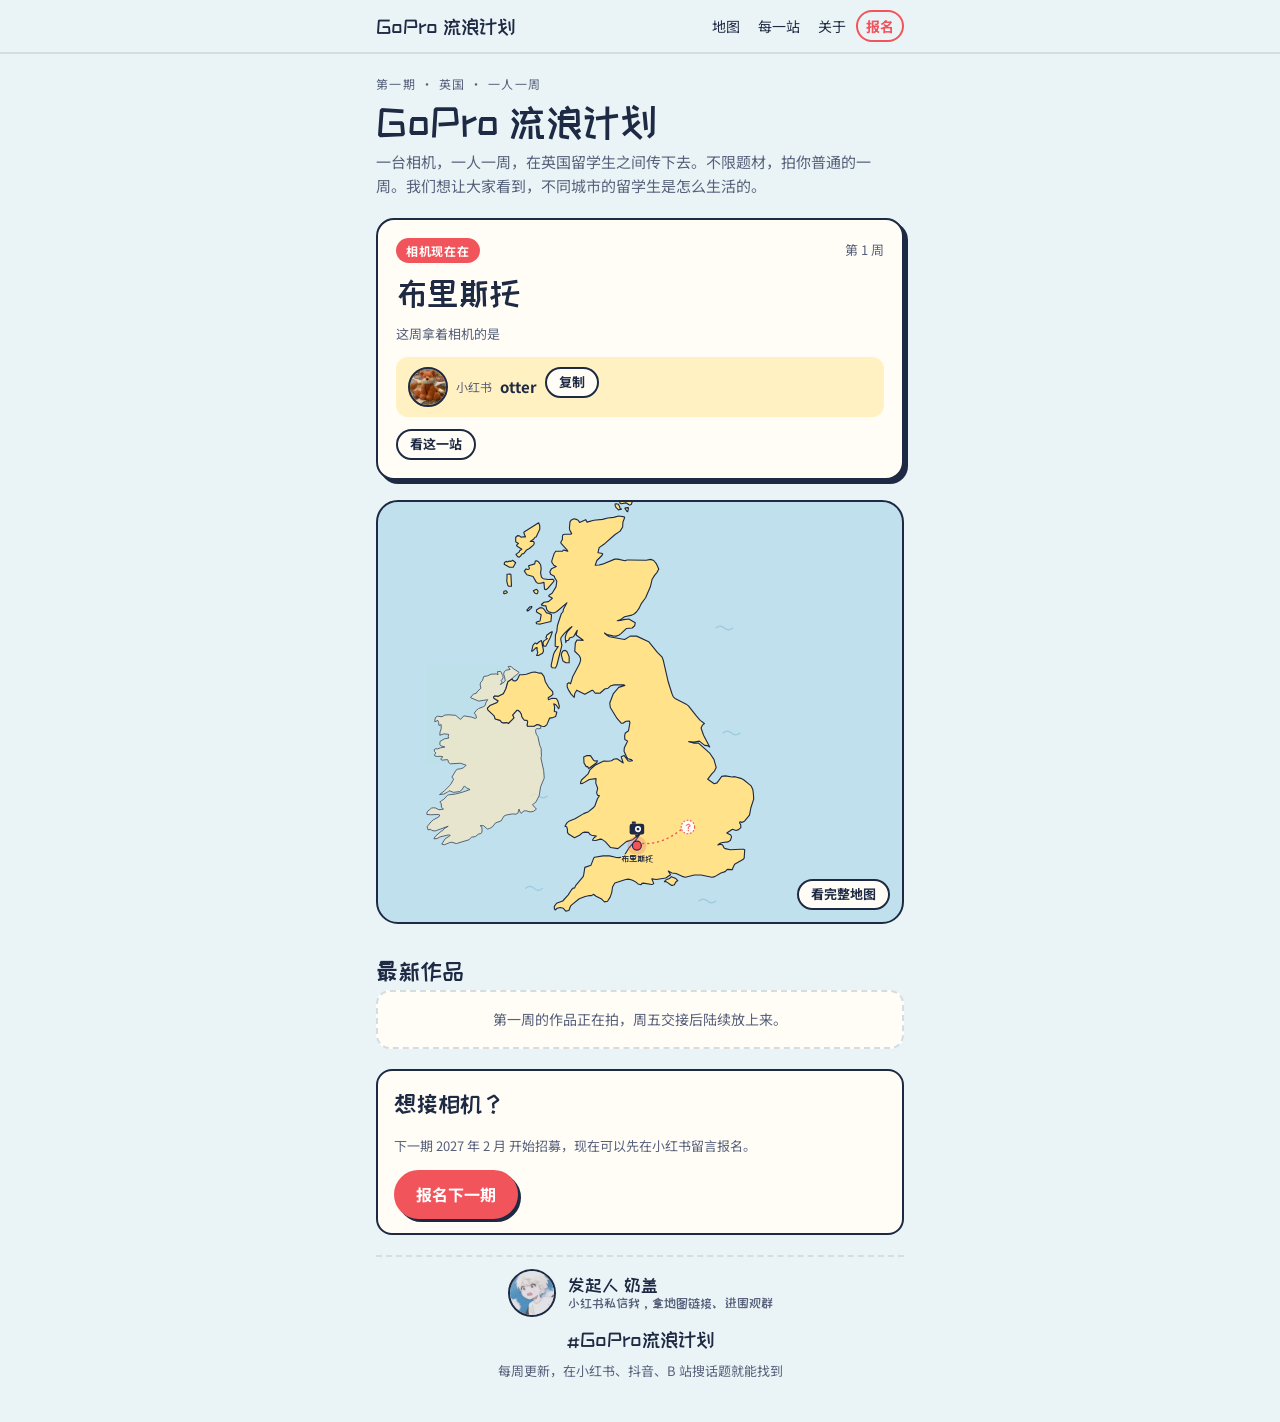
==== site/index.html @ a87573b8 "Add phase 1 site skeleton: home, map, stops, about, join Static pages under site/ share one data fil" ====
<!doctype html>
<html lang="zh-CN">
<head>
<meta charset="utf-8">
<meta name="viewport" content="width=device-width, initial-scale=1, viewport-fit=cover">
<meta name="description" content="GoPro 流浪计划：一台相机，一人一周，在英国留学生之间传递。">
<title>GoPro 流浪计划</title>
<link rel="preconnect" href="https://fonts.googleapis.com">
<link rel="preconnect" href="https://fonts.gstatic.com" crossorigin>
<link rel="stylesheet" href="https://fonts.googleapis.com/css2?family=ZCOOL+KuaiLe&family=Noto+Sans+SC:wght@400;500;700&display=swap">
<link rel="stylesheet" href="assets/style.css">
<script src="assets/data.js"></script>
</head>
<body data-page="home">
<main class="wrap">
  <header class="hero">
    <div class="eyebrow" id="season"></div>
    <h1>GoPro 流浪计划</h1>
    <p class="lede">一台相机，一人一周，在英国留学生之间传下去。不限题材，拍你普通的一周。我们想让大家看到，不同城市的留学生是怎么生活的。</p>
  </header>

  <section class="ticket" id="now" aria-live="polite"></section>

  <a class="mapbox mini" href="map.html" aria-label="打开完整地图">
    <svg id="map" role="img" aria-label="英国地图，标出相机到过的城市"></svg>
    <span class="btn more">看完整地图</span>
  </a>

  <section>
    <h2>最新作品</h2>
    <div id="latest"></div>
  </section>

  <section class="card">
    <h2 style="margin-top:0">想接相机？</h2>
    <p class="muted" id="joinline"></p>
    <a class="btn hot big" href="join.html">报名下一期</a>
  </section>
</main>
<script src="assets/map.js"></script>
<script src="assets/common.js"></script>
<script>
document.getElementById("season").textContent=`${GP.season} · 英国 · 一人一周`;
GP.drawMap(document.getElementById("map"));
const now=document.getElementById("now");
const topRow=document.createElement("div"); topRow.className="ticket-top";
const tag=document.createElement("span"); tag.className="tag";
const wk=document.createElement("span"); wk.className="week";
topRow.append(tag,wk);
const city=document.createElement("div"); city.className="now-city";
const line=document.createElement("div"); line.className="muted";
if(GP.cur<0){
  tag.textContent="即将出发"; tag.classList.add("wait");
  city.textContent=GP.ZH[GP.launch.city]; line.textContent=`${GP.md(GP.launch.date)} 从这里出发`;
  now.append(topRow,city,line);
}else{
  const s=GP.shown[GP.cur];
  tag.textContent="相机现在在"; wk.textContent=`第 ${GP.cur+1} 周`;
  city.textContent=GP.ZH[s.city]; line.textContent="这周拿着相机的是";
  const go=document.createElement("a"); go.className="btn"; go.href=`stop.html?n=${GP.cur+1}`; go.textContent="看这一站";
  now.append(topRow,city,line,GP.xhsRow(s),go);
}
// 最新作品：从最近的站往前找，最多 3 条
const latest=[]; for(let i=GP.cur;i>=0&&latest.length<3;i--){ (GP.shown[i].works||[]).forEach(w=>latest.length<3&&latest.push(w)); }
document.getElementById("latest").append(GP.worksList(latest,"第一周的作品正在拍，周五交接后陆续放上来。"));
document.getElementById("joinline").textContent = GP.join.open ? "报名开放中，填一张表就行。" : `下一期 ${GP.join.opens} 开始招募，现在可以先在小红书留言报名。`;
</script>
</body>
</html>
---- site/assets/style.css ----
/* 全站共用样式：沿用地图的贴纸风格，手机优先，一栏宽度。 */
:root{
  --sea:#BFE0EC; --sea-wave:#9ACBDD; --land:#FFE28A; --land-ireland:#F1E7C6;
  --ink:#1E2A44; --ink-soft:#56607A; --paper:#FFFDF6; --bg:#EAF4F7;
  --pin:#F2545B; --pin-done:#2F7D6D; --route:#1E2A44; --chip:#FFF1C2; --line:#D3DEE3;
  --display:"ZCOOL KuaiLe","Noto Sans SC","PingFang SC","Microsoft YaHei",sans-serif;
  --body:"Noto Sans SC","PingFang SC","Microsoft YaHei",system-ui,sans-serif;
}
@media (prefers-color-scheme: dark){:root:not([data-theme="light"]){
  --sea:#16324A; --sea-wave:#21445F; --land:#C9A94E; --land-ireland:#3A4152;
  --ink:#F4EEDC; --ink-soft:#AEB6C8; --paper:#1D2638; --bg:#111A28;
  --pin:#FF7A7F; --pin-done:#6CC7B2; --route:#F4EEDC; --chip:#3A3420; --line:#2E3A50; color-scheme:dark}}
:root[data-theme="dark"]{
  --sea:#16324A; --sea-wave:#21445F; --land:#C9A94E; --land-ireland:#3A4152;
  --ink:#F4EEDC; --ink-soft:#AEB6C8; --paper:#1D2638; --bg:#111A28;
  --pin:#FF7A7F; --pin-done:#6CC7B2; --route:#F4EEDC; --chip:#3A3420; --line:#2E3A50; color-scheme:dark}
*{box-sizing:border-box}
body{margin:0;background:var(--bg);color:var(--ink);font-family:var(--body);font-size:15px;line-height:1.6}
img{max-width:100%}
a{color:inherit}
.wrap{max-width:560px;margin:0 auto;padding:0 max(16px,env(safe-area-inset-left,0px)) 40px;display:flex;flex-direction:column;gap:20px}
/* 顶部导航 */
.nav{position:sticky;top:0;z-index:5;background:var(--bg);border-bottom:2px solid var(--line)}
.nav-in{max-width:560px;margin:0 auto;padding:10px 16px;display:flex;align-items:center;gap:2px;overflow-x:auto;scrollbar-width:none}
.nav-in::-webkit-scrollbar{display:none}
.brand{font-family:var(--display);font-size:20px;text-decoration:none;margin-right:auto;white-space:nowrap}
.nav a.tab{font-size:14px;text-decoration:none;padding:3px 8px;border-radius:999px;white-space:nowrap}
.nav a.tab[aria-current="page"]{background:var(--ink);color:var(--paper)}
.nav a.tab.join{border:2px solid var(--pin);color:var(--pin);font-weight:700}
.nav a.tab.join[aria-current="page"]{background:var(--pin);color:#fff}
header.hero{display:flex;flex-direction:column;gap:6px;padding-top:20px}
.eyebrow{font-size:12px;letter-spacing:.12em;color:var(--ink-soft)}
h1{font-family:var(--display);font-weight:400;font-size:40px;line-height:1.1;margin:0;text-wrap:balance}
h2{font-family:var(--display);font-weight:400;font-size:24px;margin:8px 0 0}
.lede{margin:0;color:var(--ink-soft);max-width:34em}
.card{background:var(--paper);border:2px solid var(--ink);border-radius:16px;padding:14px 16px}
.ticket{background:var(--paper);border:2.5px solid var(--ink);border-radius:18px;box-shadow:4px 4px 0 var(--ink);padding:18px;display:flex;flex-direction:column;gap:12px}
.ticket-top{display:flex;justify-content:space-between;align-items:center;gap:8px;flex-wrap:wrap}
.tag{font-size:12px;font-weight:700;letter-spacing:.06em;padding:3px 10px;border-radius:999px;background:var(--pin);color:#fff}
.tag.wait{background:var(--ink);color:var(--paper)}
.week{font-size:13px;color:var(--ink-soft);font-variant-numeric:tabular-nums}
.now-city{font-family:var(--display);font-size:34px;line-height:1.1}
.muted{font-size:13px;color:var(--ink-soft)}
.xhs{display:flex;align-items:center;gap:8px;flex-wrap:wrap;background:var(--chip);border-radius:12px;padding:10px 12px}
.xhs img{width:40px;height:40px;border-radius:50%;border:2px solid var(--ink);object-fit:cover}
.xhs-label{font-size:12px;color:var(--ink-soft)}
.xhs-id{font-weight:700;user-select:all;word-break:break-all}
.btn{font:inherit;font-size:13px;font-weight:700;border:2px solid var(--ink);background:var(--paper);color:var(--ink);border-radius:999px;padding:3px 12px;cursor:pointer;text-decoration:none;display:inline-block}
.btn.big{font-size:16px;padding:10px 20px;box-shadow:3px 3px 0 var(--ink)}
.btn.hot{background:var(--pin);border-color:var(--pin);color:#fff;box-shadow:3px 3px 0 var(--ink)}
.btn:focus-visible,.pin:focus-visible,a:focus-visible{outline:3px solid var(--pin);outline-offset:2px}
.ticket .btn,.card>.btn{align-self:flex-start}
.row{display:flex;gap:10px;flex-wrap:wrap;align-items:center}
/* 地图 */
.mapbox{background:var(--sea);border:2.5px solid var(--ink);border-radius:22px;overflow:hidden;position:relative;display:block}
.mapbox svg{display:block;width:100%;height:auto}
.mapbox.mini svg{max-height:420px;margin:0 auto}
.mapbox .more{position:absolute;right:12px;bottom:12px}
.land{fill:var(--land);stroke:var(--ink);stroke-width:4;stroke-linejoin:round}
.ireland{fill:var(--land-ireland);stroke:var(--ink);stroke-width:3;stroke-linejoin:round;opacity:.8}
.wave{fill:none;stroke:var(--sea-wave);stroke-width:4;stroke-linecap:round}
.seg{fill:none;stroke:var(--route);stroke-width:4;stroke-linecap:round;stroke-dasharray:2 12;opacity:.55}
.seg.done{stroke-dasharray:none;opacity:1;stroke-width:5}
.seg.next{stroke:var(--pin);stroke-width:5;stroke-dasharray:4 14;opacity:1;animation:march 1.2s linear infinite}
@keyframes march{to{stroke-dashoffset:-18}}
.nextq circle{fill:var(--paper);stroke:var(--pin);stroke-width:4;stroke-dasharray:6 6}
.nextq text{font-family:var(--display);font-size:34px;fill:var(--pin);text-anchor:middle;dominant-baseline:central}
.pin[role=button]{cursor:pointer}
.pin circle.dot{fill:var(--paper);stroke:var(--ink);stroke-width:4}
.pin.done circle.dot{fill:var(--pin-done)}
.pin.now circle.dot{fill:var(--pin)}
.pin text.lbl{font-family:var(--display);font-size:32px;fill:var(--ink);paint-order:stroke;stroke:var(--land);stroke-width:7px;stroke-linejoin:round}
.pin.sel text.lbl{text-decoration:underline}
.halo{fill:var(--pin);opacity:.25;transform-box:fill-box;transform-origin:center;animation:pulse 1.8s ease-out infinite}
@keyframes pulse{0%{transform:scale(.6);opacity:.45}100%{transform:scale(1.6);opacity:0}}
.cam{animation:bob 2.4s ease-in-out infinite}
@keyframes bob{50%{transform:translateY(-6px)}}
@media (prefers-reduced-motion:reduce){.seg.next,.halo,.cam{animation:none}}
.legend{display:flex;gap:14px;flex-wrap:wrap;font-size:12px;color:var(--ink-soft)}
.legend span{display:inline-flex;align-items:center;gap:6px}
.legend i{width:12px;height:12px;border-radius:50%;border:2px solid var(--ink);display:inline-block}
/* 站点列表 */
ol.stops{list-style:none;margin:0;padding:0;display:flex;flex-direction:column;gap:10px}
.stop{display:grid;grid-template-columns:52px 1fr auto;gap:12px;align-items:center;background:var(--paper);border:2px solid var(--line);border-radius:14px;padding:10px 12px;text-decoration:none}
.stop.now{border-color:var(--pin);box-shadow:3px 3px 0 var(--pin)}
.wk{font-family:var(--display);font-size:22px;text-align:center;line-height:1}
.wk small{display:block;font-family:var(--body);font-size:11px;color:var(--ink-soft);margin-top:4px}
.who{min-width:0}
.who .n{font-weight:700}
.who .m{font-size:12px;color:var(--ink-soft)}
.st{font-size:11px;font-weight:700;padding:2px 8px;border-radius:999px;white-space:nowrap;border:1.5px solid var(--ink)}
.st.done{background:var(--pin-done);color:#fff;border-color:var(--pin-done)}
.st.now{background:var(--pin);color:#fff;border-color:var(--pin)}
/* 作品 */
.works{list-style:none;margin:0;padding:0;display:flex;flex-direction:column;gap:8px}
.works a{display:flex;gap:10px;align-items:center;background:var(--paper);border:2px solid var(--ink);border-radius:12px;padding:10px 12px;text-decoration:none}
.plat{font-size:11px;font-weight:700;padding:2px 8px;border-radius:999px;background:var(--ink);color:var(--paper);white-space:nowrap}
.empty{background:var(--paper);border:2px dashed var(--line);border-radius:14px;padding:16px;color:var(--ink-soft);font-size:14px;text-align:center}
.steps{margin:0;padding-left:1.4em;display:flex;flex-direction:column;gap:6px}
footer{font-size:13px;color:var(--ink-soft);display:flex;flex-direction:column;gap:6px;text-align:center;padding-top:12px;border-top:2px dashed var(--line)}
footer .ht{font-family:var(--display);font-size:20px;color:var(--ink)}
.host{display:flex;align-items:center;gap:12px;justify-content:center;flex-wrap:wrap}
.host img{width:48px;height:48px;border-radius:50%;border:2.5px solid var(--ink);object-fit:cover}
.host .hn{font-family:var(--display);font-size:18px;color:var(--ink);line-height:1.2;text-align:left}
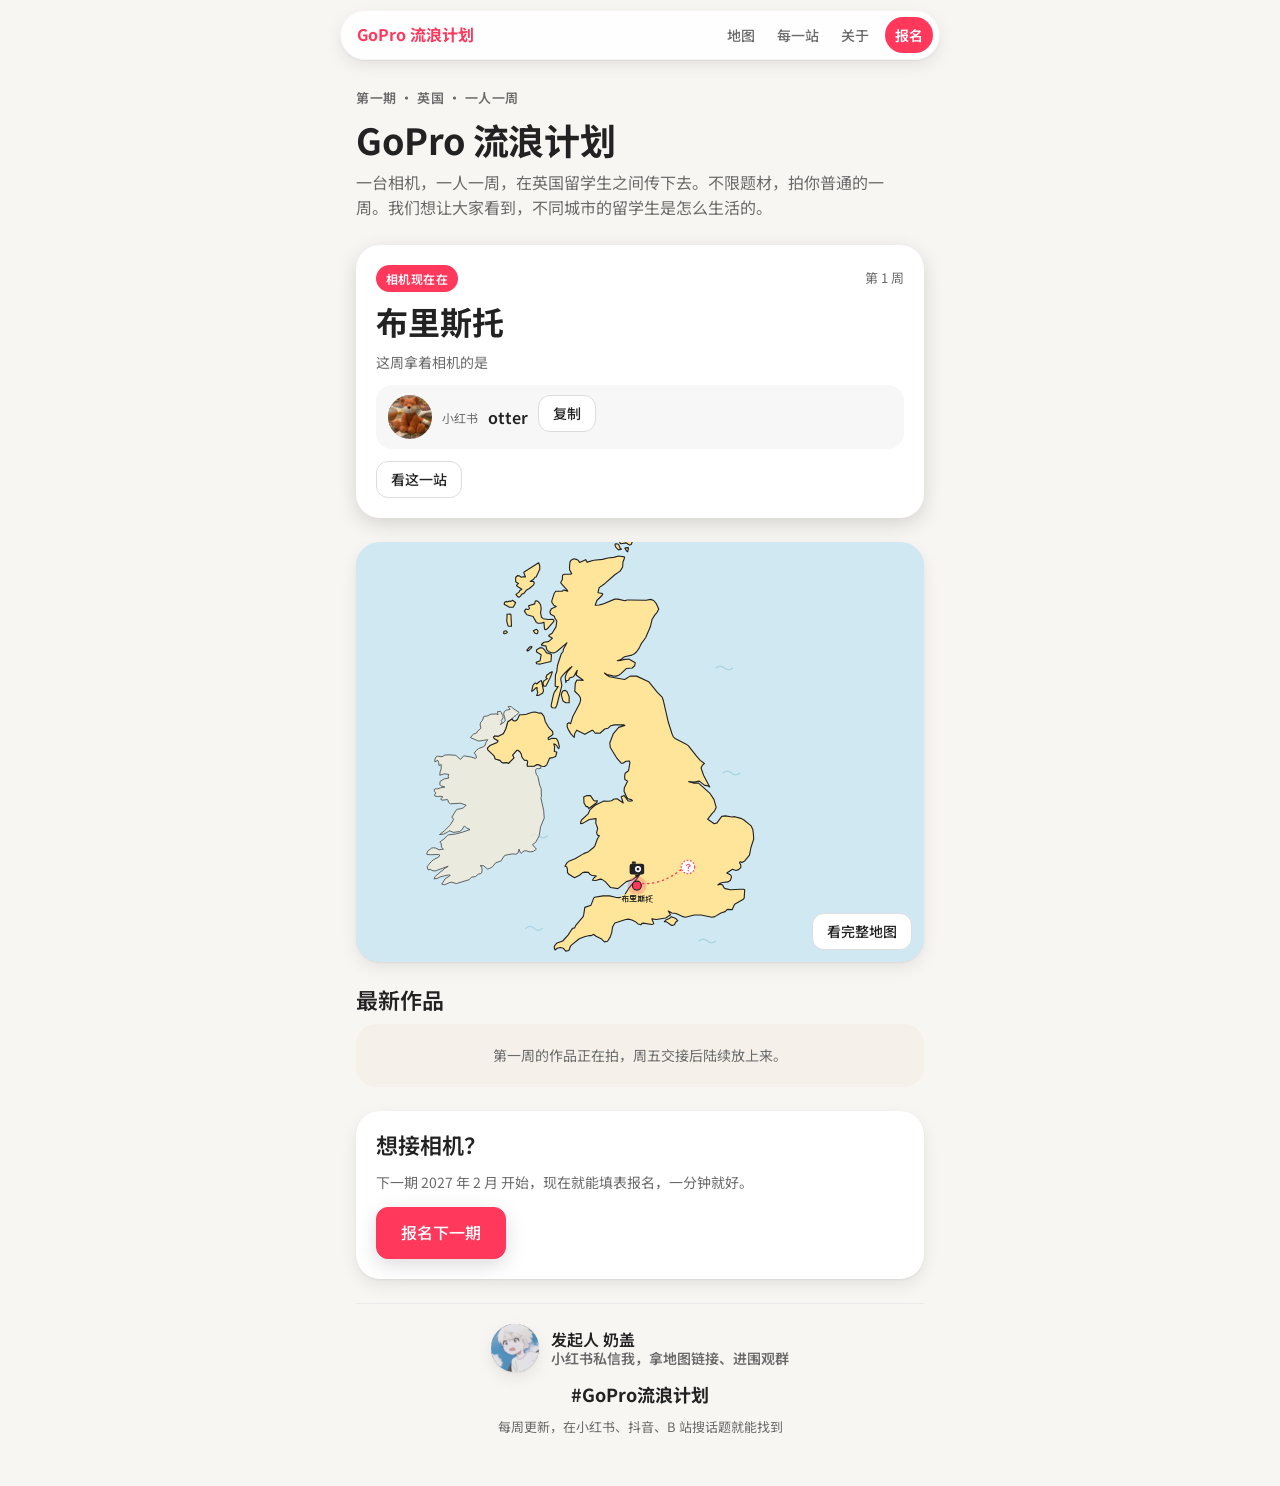
==== commit bda1c581: "Add web sign-up form and admin page backed by Supabase join.html posts to a Supabase signups table. " ====
--- a/site/index.html
+++ b/site/index.html
@@ -63,7 +63,7 @@
 // 最新作品：从最近的站往前找，最多 3 条
 const latest=[]; for(let i=GP.cur;i>=0&&latest.length<3;i--){ (GP.shown[i].works||[]).forEach(w=>latest.length<3&&latest.push(w)); }
 document.getElementById("latest").append(GP.worksList(latest,"第一周的作品正在拍，周五交接后陆续放上来。"));
-document.getElementById("joinline").textContent = GP.join.open ? "报名开放中，填一张表就行。" : `下一期 ${GP.join.opens} 开始招募，现在可以先在小红书留言报名。`;
+document.getElementById("joinline").textContent = GP.join.open ? `下一期 ${GP.join.opens} 开始，现在就能填表报名，一分钟就好。` : `下一期 ${GP.join.opens} 开始招募，现在可以先在小红书留言报名。`;
 </script>
 </body>
 </html>
--- a/site/assets/style.css
+++ b/site/assets/style.css
@@ -1,58 +1,71 @@
-/* 全站共用样式：沿用地图的贴纸风格，手机优先，一栏宽度。 */
+/* 全站共用样式。界面参考 awesome-claude-design 里的 Airbnb 风格：
+   暖白底、白卡片、大圆角、柔和阴影、珊瑚红只用在行动按钮和“现在”。地图保留贴纸插画。 */
 :root{
-  --sea:#BFE0EC; --sea-wave:#9ACBDD; --land:#FFE28A; --land-ireland:#F1E7C6;
-  --ink:#1E2A44; --ink-soft:#56607A; --paper:#FFFDF6; --bg:#EAF4F7;
-  --pin:#F2545B; --pin-done:#2F7D6D; --route:#1E2A44; --chip:#FFF1C2; --line:#D3DEE3;
+  --sea:#CFE8F1; --sea-wave:#A9D3E2; --land:#FFE59A; --land-ireland:#F1EBDA;
+  --ink:#222222; --ink-soft:#6A6A6A; --paper:#FFFFFF; --bg:#F7F6F2; --warm:#F5F1EA;
+  --pin:#FF385C; --pin-deep:#E00B41; --pin-done:#2F7D6D; --route:#222222; --chip:#F7F7F7; --line:#EBEBEB; --line-strong:#DDDDDD;
+  --shadow-1:0 1px 2px rgba(0,0,0,.06),0 6px 16px rgba(0,0,0,.08);
+  --shadow-2:0 6px 20px rgba(0,0,0,.14);
+  --glass:rgba(255,255,255,.88);
   --display:"ZCOOL KuaiLe","Noto Sans SC","PingFang SC","Microsoft YaHei",sans-serif;
-  --body:"Noto Sans SC","PingFang SC","Microsoft YaHei",system-ui,sans-serif;
+  --body:"Noto Sans SC","PingFang SC","Microsoft YaHei",-apple-system,system-ui,sans-serif;
 }
 @media (prefers-color-scheme: dark){:root:not([data-theme="light"]){
   --sea:#16324A; --sea-wave:#21445F; --land:#C9A94E; --land-ireland:#3A4152;
-  --ink:#F4EEDC; --ink-soft:#AEB6C8; --paper:#1D2638; --bg:#111A28;
-  --pin:#FF7A7F; --pin-done:#6CC7B2; --route:#F4EEDC; --chip:#3A3420; --line:#2E3A50; color-scheme:dark}}
+  --ink:#F2F2F2; --ink-soft:#A8A8A8; --paper:#1F1F1F; --bg:#141414; --warm:#1A1A1A;
+  --pin:#FF5A75; --pin-deep:#FF385C; --pin-done:#5CC3AB; --route:#F2F2F2; --chip:#2A2A2A; --line:#2E2E2E; --line-strong:#3A3A3A;
+  --shadow-1:0 1px 2px rgba(0,0,0,.4),0 6px 16px rgba(0,0,0,.35); --shadow-2:0 6px 20px rgba(0,0,0,.5);
+  --glass:rgba(20,20,20,.82); color-scheme:dark}}
 :root[data-theme="dark"]{
   --sea:#16324A; --sea-wave:#21445F; --land:#C9A94E; --land-ireland:#3A4152;
-  --ink:#F4EEDC; --ink-soft:#AEB6C8; --paper:#1D2638; --bg:#111A28;
-  --pin:#FF7A7F; --pin-done:#6CC7B2; --route:#F4EEDC; --chip:#3A3420; --line:#2E3A50; color-scheme:dark}
+  --ink:#F2F2F2; --ink-soft:#A8A8A8; --paper:#1F1F1F; --bg:#141414; --warm:#1A1A1A;
+  --pin:#FF5A75; --pin-deep:#FF385C; --pin-done:#5CC3AB; --route:#F2F2F2; --chip:#2A2A2A; --line:#2E2E2E; --line-strong:#3A3A3A;
+  --shadow-1:0 1px 2px rgba(0,0,0,.4),0 6px 16px rgba(0,0,0,.35); --shadow-2:0 6px 20px rgba(0,0,0,.5);
+  --glass:rgba(20,20,20,.82); color-scheme:dark}
 *{box-sizing:border-box}
-body{margin:0;background:var(--bg);color:var(--ink);font-family:var(--body);font-size:15px;line-height:1.6}
+body{margin:0;background:var(--bg);color:var(--ink);font-family:var(--body);font-size:16px;line-height:1.6}
 img{max-width:100%}
+[hidden]{display:none!important}
 a{color:inherit}
-.wrap{max-width:560px;margin:0 auto;padding:0 max(16px,env(safe-area-inset-left,0px)) 40px;display:flex;flex-direction:column;gap:20px}
-/* 顶部导航 */
-.nav{position:sticky;top:0;z-index:5;background:var(--bg);border-bottom:2px solid var(--line)}
-.nav-in{max-width:560px;margin:0 auto;padding:10px 16px;display:flex;align-items:center;gap:2px;overflow-x:auto;scrollbar-width:none}
+.wrap{max-width:600px;margin:0 auto;padding:0 max(16px,env(safe-area-inset-left,0px)) 48px;display:flex;flex-direction:column;gap:24px}
+/* 顶部导航：悬浮的毛玻璃条 */
+.nav{position:sticky;top:0;z-index:5;padding:10px 12px 0}
+.nav-in{max-width:600px;margin:0 auto;padding:6px 6px 6px 16px;display:flex;align-items:center;gap:2px;overflow-x:auto;scrollbar-width:none;background:var(--glass);-webkit-backdrop-filter:blur(16px) saturate(1.6);backdrop-filter:blur(16px) saturate(1.6);border-radius:999px;box-shadow:var(--shadow-1);border:1px solid rgba(0,0,0,.04)}
 .nav-in::-webkit-scrollbar{display:none}
-.brand{font-family:var(--display);font-size:20px;text-decoration:none;margin-right:auto;white-space:nowrap}
-.nav a.tab{font-size:14px;text-decoration:none;padding:3px 8px;border-radius:999px;white-space:nowrap}
-.nav a.tab[aria-current="page"]{background:var(--ink);color:var(--paper)}
-.nav a.tab.join{border:2px solid var(--pin);color:var(--pin);font-weight:700}
-.nav a.tab.join[aria-current="page"]{background:var(--pin);color:#fff}
-header.hero{display:flex;flex-direction:column;gap:6px;padding-top:20px}
-.eyebrow{font-size:12px;letter-spacing:.12em;color:var(--ink-soft)}
-h1{font-family:var(--display);font-weight:400;font-size:40px;line-height:1.1;margin:0;text-wrap:balance}
-h2{font-family:var(--display);font-weight:400;font-size:24px;margin:8px 0 0}
-.lede{margin:0;color:var(--ink-soft);max-width:34em}
-.card{background:var(--paper);border:2px solid var(--ink);border-radius:16px;padding:14px 16px}
-.ticket{background:var(--paper);border:2.5px solid var(--ink);border-radius:18px;box-shadow:4px 4px 0 var(--ink);padding:18px;display:flex;flex-direction:column;gap:12px}
+.brand{font-weight:700;font-size:16px;text-decoration:none;margin-right:auto;white-space:nowrap;color:var(--pin)}
+.nav a.tab{font-size:14px;font-weight:500;text-decoration:none;padding:7px 10px;border-radius:999px;white-space:nowrap;color:var(--ink-soft)}
+.nav a.tab:hover{background:var(--chip);color:var(--ink)}
+.nav a.tab[aria-current="page"]{color:var(--ink);background:var(--chip)}
+.nav a.tab.join{background:var(--pin);color:#fff;font-weight:600;margin-left:4px}
+.nav a.tab.join:hover{background:var(--pin-deep)}
+header.hero{display:flex;flex-direction:column;gap:10px;padding-top:28px}
+.eyebrow{font-size:13px;font-weight:600;letter-spacing:.04em;color:var(--ink-soft)}
+h1{font-weight:700;font-size:36px;line-height:1.12;margin:0;letter-spacing:-.01em;text-wrap:balance}
+h2{font-weight:600;font-size:22px;line-height:1.2;margin:0 0 12px}
+.lede{margin:0;color:var(--ink-soft);font-size:16px;max-width:34em}
+.card{background:var(--paper);border-radius:24px;padding:20px;box-shadow:var(--shadow-1)}
+.ticket{background:var(--paper);border-radius:24px;box-shadow:var(--shadow-2);padding:20px;display:flex;flex-direction:column;gap:12px}
 .ticket-top{display:flex;justify-content:space-between;align-items:center;gap:8px;flex-wrap:wrap}
-.tag{font-size:12px;font-weight:700;letter-spacing:.06em;padding:3px 10px;border-radius:999px;background:var(--pin);color:#fff}
+.tag{font-size:12px;font-weight:600;letter-spacing:.04em;padding:4px 10px;border-radius:999px;background:var(--pin);color:#fff}
 .tag.wait{background:var(--ink);color:var(--paper)}
 .week{font-size:13px;color:var(--ink-soft);font-variant-numeric:tabular-nums}
-.now-city{font-family:var(--display);font-size:34px;line-height:1.1}
-.muted{font-size:13px;color:var(--ink-soft)}
-.xhs{display:flex;align-items:center;gap:8px;flex-wrap:wrap;background:var(--chip);border-radius:12px;padding:10px 12px}
-.xhs img{width:40px;height:40px;border-radius:50%;border:2px solid var(--ink);object-fit:cover}
+.now-city{font-weight:700;font-size:32px;line-height:1.1}
+.muted{font-size:14px;color:var(--ink-soft)}
+.xhs{display:flex;align-items:center;gap:10px;flex-wrap:wrap;background:var(--chip);border-radius:16px;padding:10px 12px}
+.xhs img{width:44px;height:44px;border-radius:50%;object-fit:cover}
 .xhs-label{font-size:12px;color:var(--ink-soft)}
-.xhs-id{font-weight:700;user-select:all;word-break:break-all}
-.btn{font:inherit;font-size:13px;font-weight:700;border:2px solid var(--ink);background:var(--paper);color:var(--ink);border-radius:999px;padding:3px 12px;cursor:pointer;text-decoration:none;display:inline-block}
-.btn.big{font-size:16px;padding:10px 20px;box-shadow:3px 3px 0 var(--ink)}
-.btn.hot{background:var(--pin);border-color:var(--pin);color:#fff;box-shadow:3px 3px 0 var(--ink)}
-.btn:focus-visible,.pin:focus-visible,a:focus-visible{outline:3px solid var(--pin);outline-offset:2px}
+.xhs-id{font-weight:600;user-select:all;word-break:break-all}
+.btn{font:inherit;font-size:14px;font-weight:500;border:1px solid var(--line-strong);background:var(--paper);color:var(--ink);border-radius:12px;padding:6px 14px;cursor:pointer;text-decoration:none;display:inline-flex;align-items:center;justify-content:center;min-height:36px;transition:background .2s,border-color .2s,transform .1s}
+.btn:hover{background:var(--chip);border-color:var(--ink)}
+.btn:active{transform:scale(.98)}
+.btn.big{font-size:16px;min-height:48px;padding:12px 24px}
+.btn.hot{background:var(--pin);border-color:var(--pin);color:#fff;box-shadow:var(--shadow-2)}
+.btn.hot:hover{background:var(--pin-deep);border-color:var(--pin-deep)}
+.btn:focus-visible,.pin:focus-visible,a:focus-visible{outline:none;box-shadow:0 0 0 2px var(--paper),0 0 0 4px var(--ink)}
 .ticket .btn,.card>.btn{align-self:flex-start}
 .row{display:flex;gap:10px;flex-wrap:wrap;align-items:center}
 /* 地图 */
-.mapbox{background:var(--sea);border:2.5px solid var(--ink);border-radius:22px;overflow:hidden;position:relative;display:block}
+.mapbox{background:var(--sea);border-radius:24px;box-shadow:var(--shadow-1);overflow:hidden;position:relative;display:block}
 .mapbox svg{display:block;width:100%;height:auto}
 .mapbox.mini svg{max-height:420px;margin:0 auto}
 .mapbox .more{position:absolute;right:12px;bottom:12px}
@@ -78,27 +91,53 @@
 @media (prefers-reduced-motion:reduce){.seg.next,.halo,.cam{animation:none}}
 .legend{display:flex;gap:14px;flex-wrap:wrap;font-size:12px;color:var(--ink-soft)}
 .legend span{display:inline-flex;align-items:center;gap:6px}
-.legend i{width:12px;height:12px;border-radius:50%;border:2px solid var(--ink);display:inline-block}
+.legend i{width:12px;height:12px;border-radius:50%;border:2px solid var(--paper);box-shadow:0 0 0 1px var(--ink-soft);display:inline-block}
 /* 站点列表 */
-ol.stops{list-style:none;margin:0;padding:0;display:flex;flex-direction:column;gap:10px}
-.stop{display:grid;grid-template-columns:52px 1fr auto;gap:12px;align-items:center;background:var(--paper);border:2px solid var(--line);border-radius:14px;padding:10px 12px;text-decoration:none}
-.stop.now{border-color:var(--pin);box-shadow:3px 3px 0 var(--pin)}
-.wk{font-family:var(--display);font-size:22px;text-align:center;line-height:1}
-.wk small{display:block;font-family:var(--body);font-size:11px;color:var(--ink-soft);margin-top:4px}
+ol.stops{list-style:none;margin:0;padding:0;display:flex;flex-direction:column;gap:12px}
+.stop{display:grid;grid-template-columns:56px 1fr auto;gap:14px;align-items:center;background:var(--paper);border-radius:20px;padding:12px 14px;text-decoration:none;box-shadow:var(--shadow-1);transition:box-shadow .2s}
+.stop:hover{box-shadow:var(--shadow-2)}
+.stop.now{box-shadow:0 0 0 2px var(--pin),var(--shadow-1)}
+.wk{font-weight:700;font-size:22px;text-align:center;line-height:1;background:var(--warm);border-radius:14px;padding:8px 0}
+.wk small{display:block;font-weight:400;font-size:11px;color:var(--ink-soft);margin-top:4px}
 .who{min-width:0}
-.who .n{font-weight:700}
-.who .m{font-size:12px;color:var(--ink-soft)}
-.st{font-size:11px;font-weight:700;padding:2px 8px;border-radius:999px;white-space:nowrap;border:1.5px solid var(--ink)}
-.st.done{background:var(--pin-done);color:#fff;border-color:var(--pin-done)}
-.st.now{background:var(--pin);color:#fff;border-color:var(--pin)}
+.who .n{font-weight:600;font-size:17px}
+.who .m{font-size:13px;color:var(--ink-soft)}
+.st{font-size:12px;font-weight:600;padding:3px 10px;border-radius:999px;white-space:nowrap;background:var(--chip);color:var(--ink)}
+.st.now{background:var(--pin);color:#fff}
 /* 作品 */
-.works{list-style:none;margin:0;padding:0;display:flex;flex-direction:column;gap:8px}
-.works a{display:flex;gap:10px;align-items:center;background:var(--paper);border:2px solid var(--ink);border-radius:12px;padding:10px 12px;text-decoration:none}
-.plat{font-size:11px;font-weight:700;padding:2px 8px;border-radius:999px;background:var(--ink);color:var(--paper);white-space:nowrap}
-.empty{background:var(--paper);border:2px dashed var(--line);border-radius:14px;padding:16px;color:var(--ink-soft);font-size:14px;text-align:center}
-.steps{margin:0;padding-left:1.4em;display:flex;flex-direction:column;gap:6px}
-footer{font-size:13px;color:var(--ink-soft);display:flex;flex-direction:column;gap:6px;text-align:center;padding-top:12px;border-top:2px dashed var(--line)}
-footer .ht{font-family:var(--display);font-size:20px;color:var(--ink)}
+.works{list-style:none;margin:0;padding:0;display:flex;flex-direction:column;gap:10px}
+.works a{display:flex;gap:12px;align-items:center;background:var(--paper);border-radius:16px;padding:12px 14px;text-decoration:none;box-shadow:var(--shadow-1)}
+.plat{font-size:12px;font-weight:600;padding:3px 10px;border-radius:999px;background:var(--chip);white-space:nowrap}
+.empty{background:var(--warm);border-radius:20px;padding:20px;color:var(--ink-soft);font-size:14px;text-align:center}
+.steps{margin:0;padding-left:1.4em;display:flex;flex-direction:column;gap:8px}
+footer{font-size:13px;color:var(--ink-soft);display:flex;flex-direction:column;gap:8px;text-align:center;padding-top:20px;border-top:1px solid var(--line)}
+footer .ht{font-weight:700;font-size:18px;color:var(--ink)}
 .host{display:flex;align-items:center;gap:12px;justify-content:center;flex-wrap:wrap}
-.host img{width:48px;height:48px;border-radius:50%;border:2.5px solid var(--ink);object-fit:cover}
-.host .hn{font-family:var(--display);font-size:18px;color:var(--ink);line-height:1.2;text-align:left}
+.host img{width:48px;height:48px;border-radius:50%;object-fit:cover;box-shadow:var(--shadow-1)}
+.host .hn{font-weight:600;font-size:16px;color:var(--ink);line-height:1.3;text-align:left}
+/* 表单 */
+.form{display:flex;flex-direction:column;gap:18px}
+.field{display:flex;flex-direction:column;gap:6px;border:0;margin:0;padding:0;min-width:0}
+.field>span,.field legend{font-size:14px;font-weight:600;padding:0}
+.field em{font-style:normal;font-weight:400;color:var(--ink-soft);font-size:12px}
+input,select,textarea{font:inherit;font-size:16px;color:var(--ink);background:var(--paper);border:1px solid var(--line-strong);border-radius:12px;padding:12px 14px;width:100%;min-width:0}
+textarea{resize:vertical}
+input:focus,select:focus,textarea:focus{outline:none;border-color:var(--ink);box-shadow:0 0 0 1px var(--ink)}
+.split{display:grid;grid-template-columns:96px 1fr;gap:8px}
+.chips{display:flex;gap:8px;flex-wrap:wrap}
+.chips label{display:inline-flex;align-items:center;gap:6px;border:1px solid var(--line-strong);border-radius:999px;padding:8px 14px;font-size:14px;cursor:pointer}
+.chips label:has(input:checked){border-color:var(--ink);background:var(--chip);font-weight:600}
+.chips input{width:auto;margin:0;accent-color:var(--pin)}
+.agree{display:flex;gap:10px;align-items:flex-start;font-size:14px;color:var(--ink-soft)}
+.agree input{width:18px;height:18px;margin:2px 0 0;flex:none;accent-color:var(--pin)}
+.hp{position:absolute;left:-9999px;width:1px;height:1px;overflow:hidden}
+.err{color:var(--pin-deep);font-size:14px;margin:0;min-height:1em}
+.err:empty{display:none}
+.btn:disabled{opacity:.6;cursor:default}
+/* 后台 */
+.admin-item{display:flex;flex-direction:column;gap:6px}
+.admin-item .top{display:flex;justify-content:space-between;gap:8px;align-items:baseline;flex-wrap:wrap}
+.admin-item b{font-size:17px}
+.admin-item select{width:auto;padding:6px 10px;font-size:14px}
+.kv{font-size:14px;color:var(--ink-soft);word-break:break-word}
+.kv b{font-size:14px;color:var(--ink);font-weight:600}
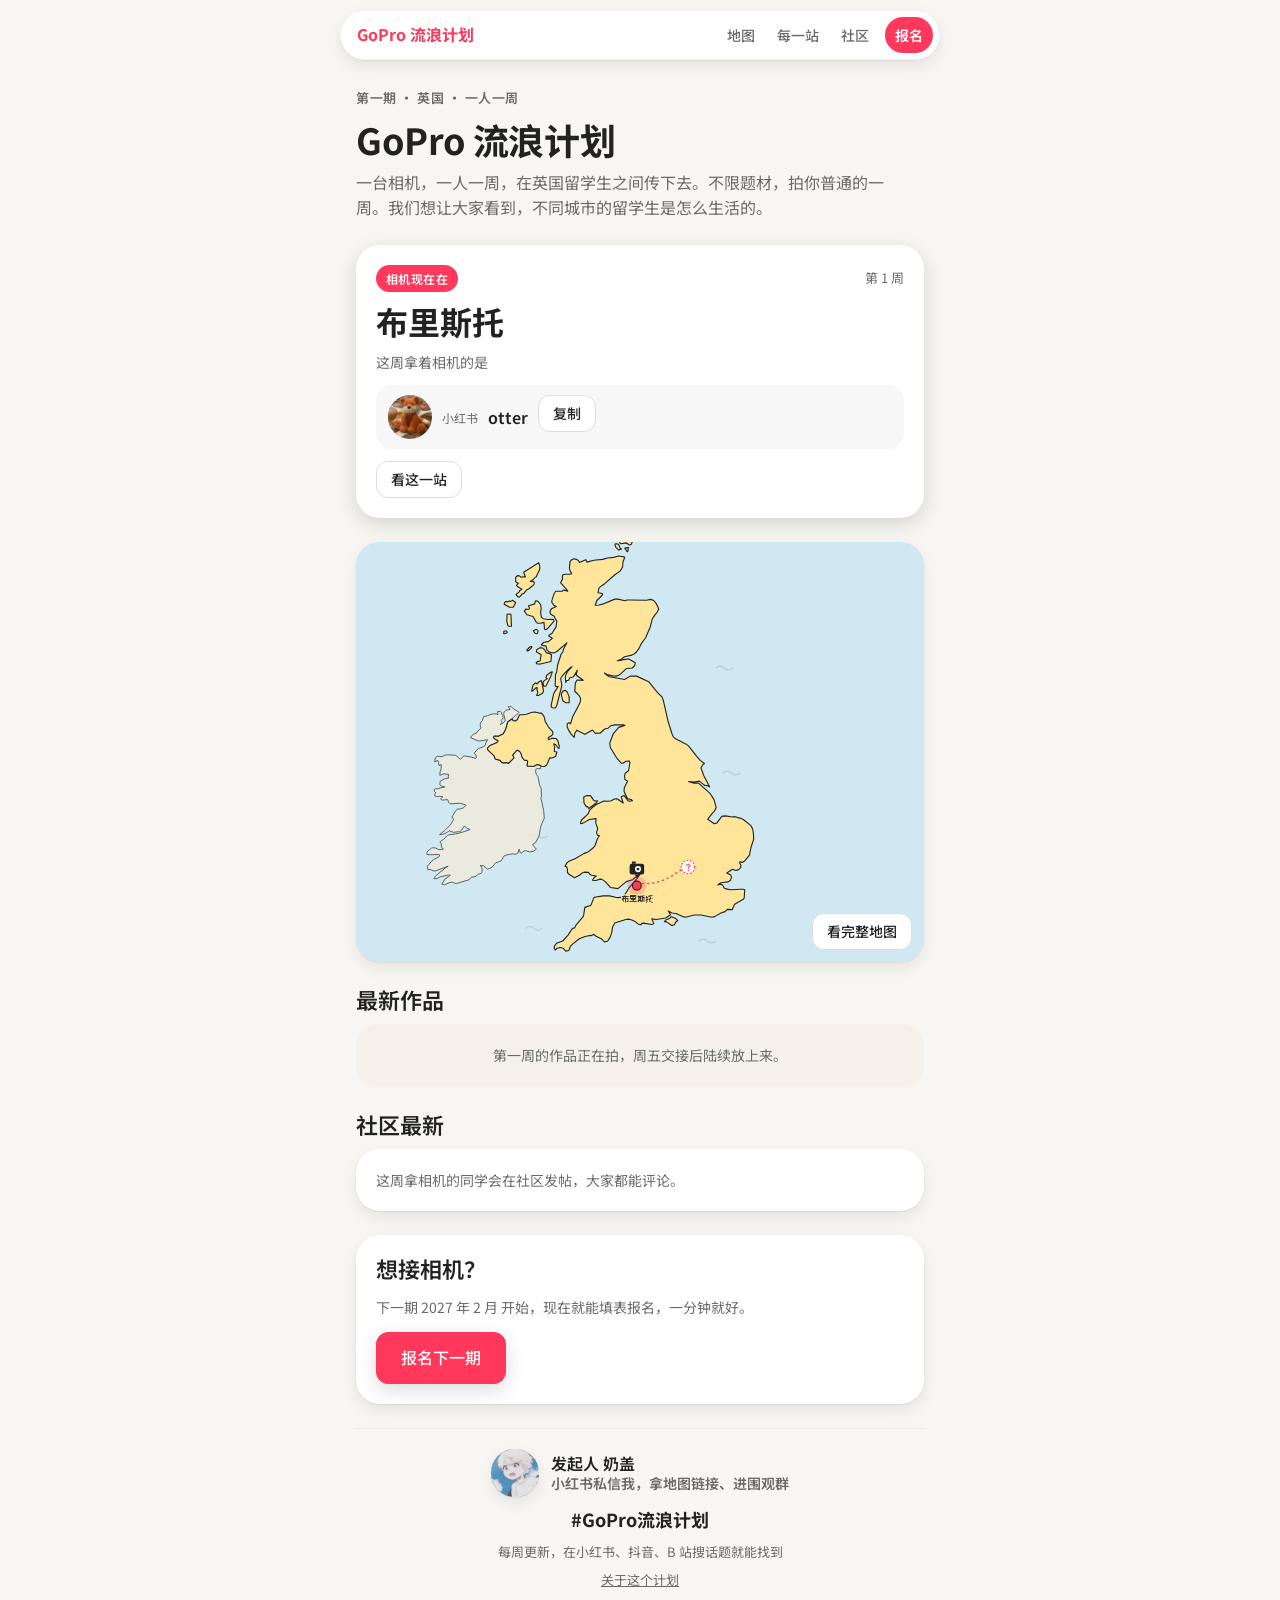
==== commit edb4ffb1: "Add community: holder-only posts with photos, open comments, admin moderation Only the newest active" ====
--- a/site/index.html
+++ b/site/index.html
@@ -31,6 +31,13 @@
     <div id="latest"></div>
   </section>
 
+  <section>
+    <h2>社区最新</h2>
+    <a class="card" id="lastpost" href="community.html" style="display:block;text-decoration:none;color:inherit">
+      <p class="muted" style="margin:0">这周拿相机的同学会在社区发帖，大家都能评论。</p>
+    </a>
+  </section>
+
   <section class="card">
     <h2 style="margin-top:0">想接相机？</h2>
     <p class="muted" id="joinline"></p>
@@ -39,6 +46,7 @@
 </main>
 <script src="assets/map.js"></script>
 <script src="assets/common.js"></script>
+<script src="assets/db.js"></script>
 <script>
 document.getElementById("season").textContent=`${GP.season} · 英国 · 一人一周`;
 GP.drawMap(document.getElementById("map"));
@@ -62,8 +70,24 @@
 }
 // 最新作品：从最近的站往前找，最多 3 条
 const latest=[]; for(let i=GP.cur;i>=0&&latest.length<3;i--){ (GP.shown[i].works||[]).forEach(w=>latest.length<3&&latest.push(w)); }
-document.getElementById("latest").append(GP.worksList(latest,"第一周的作品正在拍，周五交接后陆续放上来。"));
+const latestBox=document.getElementById("latest");
+latestBox.append(GP.worksList(latest,"第一周的作品正在拍，周五交接后陆续放上来。"));
+// 加上审核通过的投稿（只取已经开始的站）
+GP.db.approved(GP.season).then(rows=>{
+  const extra=rows.filter(r=>r.kind==="作品"&&r.url&&r.stop_no<=GP.shown.length).map(r=>({platform:r.platform||"其他",url:r.url,title:r.title||`第 ${r.stop_no} 站 · ${GP.ZH[GP.shown[r.stop_no-1].city]}`}));
+  const all=[...extra,...latest].slice(0,3);
+  if(all.length) latestBox.replaceChildren(GP.worksList(all,""));
+}).catch(()=>{});
 document.getElementById("joinline").textContent = GP.join.open ? `下一期 ${GP.join.opens} 开始，现在就能填表报名，一分钟就好。` : `下一期 ${GP.join.opens} 开始招募，现在可以先在小红书留言报名。`;
+// 社区最新一条帖子
+GP.db.posts(GP.season).then(ps=>{
+  const p=ps.find(x=>x.stop_no<=GP.shown.length); if(!p) return;
+  const s=GP.stops[p.stop_no-1]||{}, box=document.getElementById("lastpost");
+  const who=document.createElement("div"); who.className="muted"; who.textContent=`${s.xhs||"持有人"} · 第 ${p.stop_no} 站 · ${GP.ZH[s.city]||""}`;
+  const b=document.createElement("p"); b.className="post-body"; b.style.margin="6px 0 0"; b.textContent=p.body.length>90?p.body.slice(0,90)+"…":p.body;
+  const more=document.createElement("span"); more.className="btn"; more.style.marginTop="12px"; more.textContent="去社区看看";
+  box.replaceChildren(who,b,more);
+}).catch(()=>{});
 </script>
 </body>
 </html>
--- a/site/assets/style.css
+++ b/site/assets/style.css
@@ -141,3 +141,35 @@
 .admin-item select{width:auto;padding:6px 10px;font-size:14px}
 .kv{font-size:14px;color:var(--ink-soft);word-break:break-word}
 .kv b{font-size:14px;color:var(--ink);font-weight:600}
+.stack{display:flex;flex-direction:column;gap:12px}
+.seg{display:inline-flex;background:var(--chip);border-radius:999px;padding:3px;gap:2px}
+.seg-b{font:inherit;font-size:14px;font-weight:500;border:0;background:transparent;color:var(--ink-soft);border-radius:999px;padding:6px 12px;cursor:pointer}
+.seg-b[aria-selected="true"]{background:var(--paper);color:var(--ink);box-shadow:var(--shadow-1)}
+.work-row{display:flex;flex-direction:column}
+.story{background:var(--paper);border-radius:20px;padding:18px;box-shadow:var(--shadow-1);white-space:pre-wrap;line-height:1.75}
+/* 社区 */
+.post{display:flex;flex-direction:column;gap:12px}
+.post-head{display:flex;align-items:center;gap:10px}
+.post-head img{width:40px;height:40px;border-radius:50%;object-fit:cover;flex:none}
+.post-head .ph-av{width:40px;height:40px;border-radius:50%;background:var(--chip);display:grid;place-items:center;font-weight:700;flex:none}
+.post-head b{display:block;font-size:15px}
+.post-head .muted{font-size:13px}
+.post-body{white-space:pre-wrap;word-break:break-word;margin:0;line-height:1.7}
+.pics{display:grid;grid-template-columns:repeat(3,1fr);gap:4px;border-radius:14px;overflow:hidden}
+.pics.one{grid-template-columns:1fr}
+.pics.two{grid-template-columns:1fr 1fr}
+.pics a{display:block;aspect-ratio:1;background:var(--chip)}
+.pics.one a{aspect-ratio:auto;max-height:520px}
+.pics img{width:100%;height:100%;object-fit:cover;display:block}
+.cmts{border-top:1px solid var(--line,rgba(0,0,0,.08));padding-top:10px;display:flex;flex-direction:column;gap:8px}
+.cmt{font-size:14px;line-height:1.6;word-break:break-word}
+.cmt b{margin-right:6px}
+.cmt .muted{font-size:12px;margin-left:6px}
+.cform{display:flex;flex-direction:column;gap:8px}
+.cform .split{grid-template-columns:110px 1fr}
+.cform input,.cform textarea{font:inherit}
+.picks{display:grid;grid-template-columns:repeat(auto-fill,minmax(84px,1fr));gap:6px}
+.picks .pk{position:relative;aspect-ratio:1;border-radius:10px;overflow:hidden;background:var(--chip)}
+.picks .pk img{width:100%;height:100%;object-fit:cover}
+.picks .pk button{position:absolute;top:4px;right:4px;width:24px;height:24px;border-radius:50%;border:0;background:rgba(0,0,0,.6);color:#fff;font-size:14px;line-height:24px;padding:0;cursor:pointer}
+.tip{font-size:13px;background:var(--chip);border-radius:12px;padding:10px 12px;margin:0}
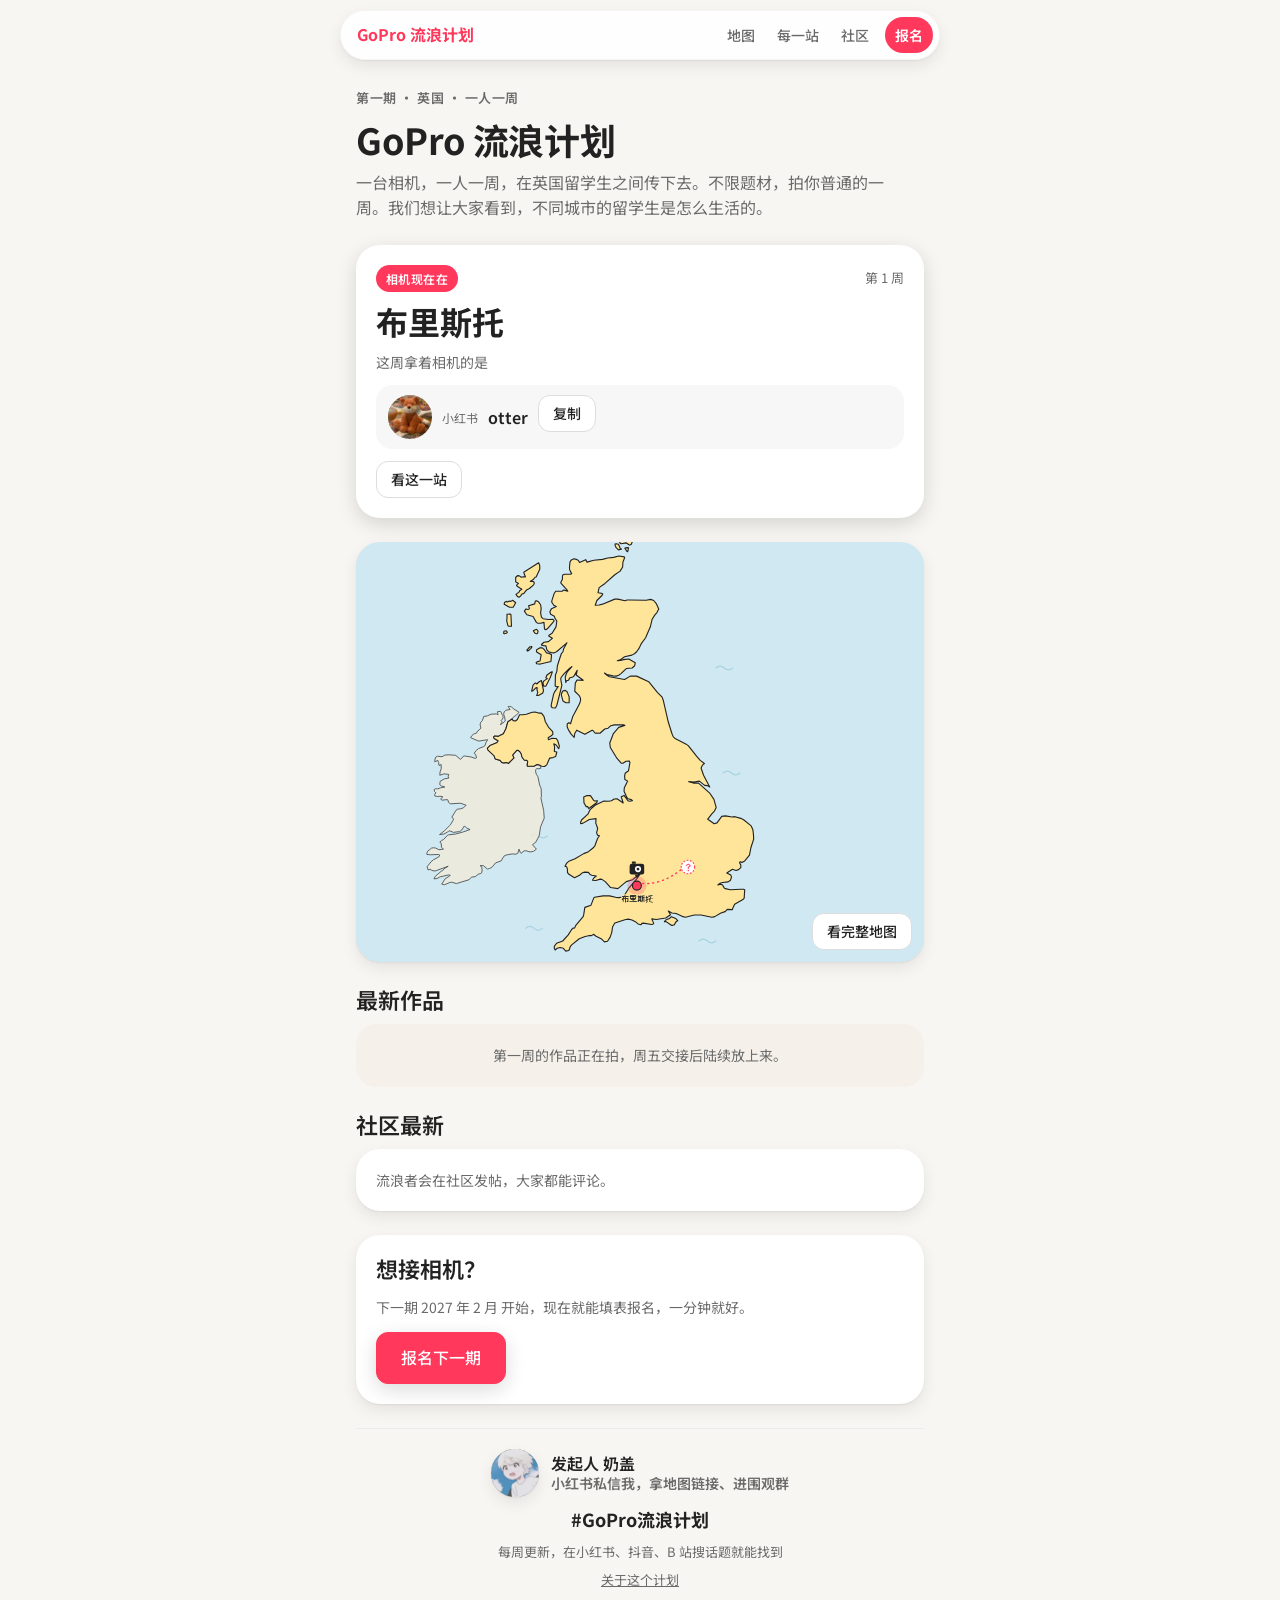
==== commit 224c3a1a: "Call holders 流浪者 in community copy Co-Authored-By: Claude Opus 5.5 <noreply@anthropic.com> Claude-Se" ====
--- a/site/index.html
+++ b/site/index.html
@@ -34,7 +34,7 @@
   <section>
     <h2>社区最新</h2>
     <a class="card" id="lastpost" href="community.html" style="display:block;text-decoration:none;color:inherit">
-      <p class="muted" style="margin:0">这周拿相机的同学会在社区发帖，大家都能评论。</p>
+      <p class="muted" style="margin:0">流浪者会在社区发帖，大家都能评论。</p>
     </a>
   </section>
 
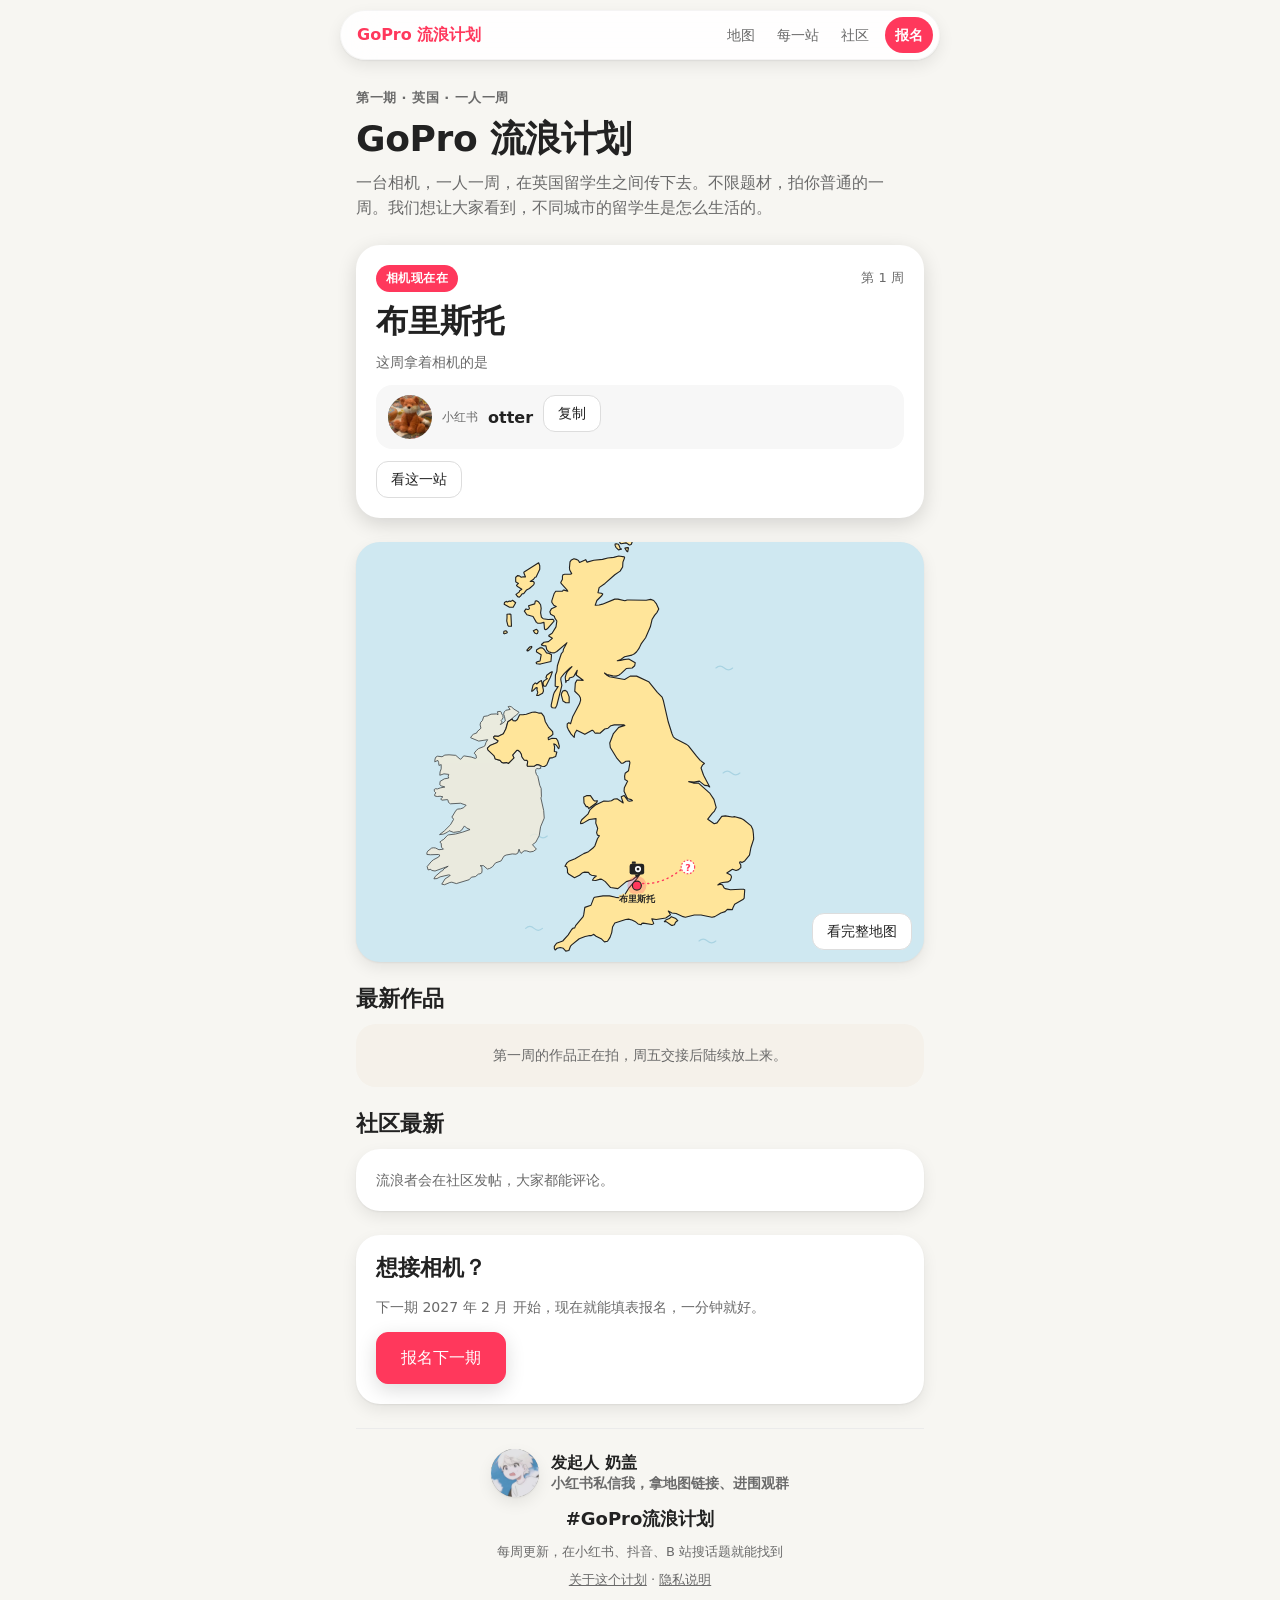
==== commit c2eec69e: "专属链接改成登录绑定，加发帖限频和删帖，国内访问更顺 - 发帖页、投稿页先登录；链接第一次打开时绑定到这个账号，之后只有本人能用 - 后台「持有人链接」显示绑定的账号，可以解绑 - 上传照片要带登录凭" ====
--- a/site/index.html
+++ b/site/index.html
@@ -5,9 +5,6 @@
 <meta name="viewport" content="width=device-width, initial-scale=1, viewport-fit=cover">
 <meta name="description" content="GoPro 流浪计划：一台相机，一人一周，在英国留学生之间传递。">
 <title>GoPro 流浪计划</title>
-<link rel="preconnect" href="https://fonts.googleapis.com">
-<link rel="preconnect" href="https://fonts.gstatic.com" crossorigin>
-<link rel="stylesheet" href="https://fonts.googleapis.com/css2?family=ZCOOL+KuaiLe&family=Noto+Sans+SC:wght@400;500;700&display=swap">
 <link rel="stylesheet" href="assets/style.css">
 <script src="assets/data.js"></script>
 </head>
@@ -83,7 +80,7 @@
 GP.db.posts(GP.season).then(ps=>{
   const p=ps.find(x=>x.stop_no<=GP.shown.length); if(!p) return;
   const s=GP.stops[p.stop_no-1]||{}, box=document.getElementById("lastpost");
-  const who=document.createElement("div"); who.className="muted"; who.textContent=`${s.xhs||"持有人"} · 第 ${p.stop_no} 站 · ${GP.ZH[s.city]||""}`;
+  const who=document.createElement("div"); who.className="muted"; who.textContent=p.stop_no===0?`发起人 ${GP.host.name}`:`${s.xhs||"持有人"} · 第 ${p.stop_no} 站 · ${GP.ZH[s.city]||""}`;
   const b=document.createElement("p"); b.className="post-body"; b.style.margin="6px 0 0"; b.textContent=p.body.length>90?p.body.slice(0,90)+"…":p.body;
   const more=document.createElement("span"); more.className="btn"; more.style.marginTop="12px"; more.textContent="去社区看看";
   box.replaceChildren(who,b,more);
--- a/site/assets/style.css
+++ b/site/assets/style.css
@@ -7,8 +7,9 @@
   --shadow-1:0 1px 2px rgba(0,0,0,.06),0 6px 16px rgba(0,0,0,.08);
   --shadow-2:0 6px 20px rgba(0,0,0,.14);
   --glass:rgba(255,255,255,.88);
-  --display:"ZCOOL KuaiLe","Noto Sans SC","PingFang SC","Microsoft YaHei",sans-serif;
-  --body:"Noto Sans SC","PingFang SC","Microsoft YaHei",-apple-system,system-ui,sans-serif;
+  /* 用系统自带字体：谷歌字体在国内打不开，还会拖慢页面 */
+  --display:-apple-system,"PingFang SC","Hiragino Sans GB","Microsoft YaHei","Noto Sans SC","Noto Sans CJK SC",system-ui,sans-serif;
+  --body:-apple-system,"PingFang SC","Hiragino Sans GB","Microsoft YaHei","Noto Sans SC","Noto Sans CJK SC",system-ui,sans-serif;
 }
 @media (prefers-color-scheme: dark){:root:not([data-theme="light"]){
   --sea:#16324A; --sea-wave:#21445F; --land:#C9A94E; --land-ireland:#3A4152;
@@ -77,12 +78,12 @@
 .seg.next{stroke:var(--pin);stroke-width:5;stroke-dasharray:4 14;opacity:1;animation:march 1.2s linear infinite}
 @keyframes march{to{stroke-dashoffset:-18}}
 .nextq circle{fill:var(--paper);stroke:var(--pin);stroke-width:4;stroke-dasharray:6 6}
-.nextq text{font-family:var(--display);font-size:34px;fill:var(--pin);text-anchor:middle;dominant-baseline:central}
+.nextq text{font-family:var(--display);font-weight:700;font-size:34px;fill:var(--pin);text-anchor:middle;dominant-baseline:central}
 .pin[role=button]{cursor:pointer}
 .pin circle.dot{fill:var(--paper);stroke:var(--ink);stroke-width:4}
 .pin.done circle.dot{fill:var(--pin-done)}
 .pin.now circle.dot{fill:var(--pin)}
-.pin text.lbl{font-family:var(--display);font-size:32px;fill:var(--ink);paint-order:stroke;stroke:var(--land);stroke-width:7px;stroke-linejoin:round}
+.pin text.lbl{font-family:var(--display);font-weight:700;font-size:32px;fill:var(--ink);paint-order:stroke;stroke:var(--land);stroke-width:7px;stroke-linejoin:round}
 .pin.sel text.lbl{text-decoration:underline}
 .halo{fill:var(--pin);opacity:.25;transform-box:fill-box;transform-origin:center;animation:pulse 1.8s ease-out infinite}
 @keyframes pulse{0%{transform:scale(.6);opacity:.45}100%{transform:scale(1.6);opacity:0}}
@@ -118,7 +119,7 @@
 /* 表单 */
 .form{display:flex;flex-direction:column;gap:18px}
 .field{display:flex;flex-direction:column;gap:6px;border:0;margin:0;padding:0;min-width:0}
-.field>span,.field legend{font-size:14px;font-weight:600;padding:0}
+.field>span,.field>label,.field legend{font-size:14px;font-weight:600;padding:0}
 .field em{font-style:normal;font-weight:400;color:var(--ink-soft);font-size:12px}
 input,select,textarea{font:inherit;font-size:16px;color:var(--ink);background:var(--paper);border:1px solid var(--line-strong);border-radius:12px;padding:12px 14px;width:100%;min-width:0}
 textarea{resize:vertical}
@@ -173,3 +174,16 @@
 .picks .pk img{width:100%;height:100%;object-fit:cover}
 .picks .pk button{position:absolute;top:4px;right:4px;width:24px;height:24px;border-radius:50%;border:0;background:rgba(0,0,0,.6);color:#fff;font-size:14px;line-height:24px;padding:0;cursor:pointer}
 .tip{font-size:13px;background:var(--chip);border-radius:12px;padding:10px 12px;margin:0}
+/* 登录 */
+.btn.google{gap:10px;background:var(--paper);width:100%}
+.or{display:flex;align-items:center;gap:12px;color:var(--ink-soft);font-size:13px}
+.or::before,.or::after{content:"";flex:1;height:1px;background:var(--line)}
+.pw{position:relative}
+.pw input{padding-right:64px}
+.eye{position:absolute;right:6px;top:50%;transform:translateY(-50%);background:none;border:0;font:inherit;font-size:13px;color:var(--ink-soft);padding:8px 10px;cursor:pointer;border-radius:8px}
+.eye:hover{color:var(--ink)}
+.link-btn:disabled{text-decoration:none;opacity:.6;cursor:default}
+.btn.dim{opacity:.5}
+.link-btn{background:none;border:0;padding:0;font:inherit;font-size:13px;color:var(--ink-soft);text-decoration:underline;cursor:pointer;align-self:flex-start}
+.cmt-av{width:22px;height:22px;border-radius:50%;object-fit:cover;vertical-align:-6px;margin-right:6px}
+.signin-card{display:flex;align-items:center;justify-content:space-between;gap:12px;flex-wrap:wrap}
